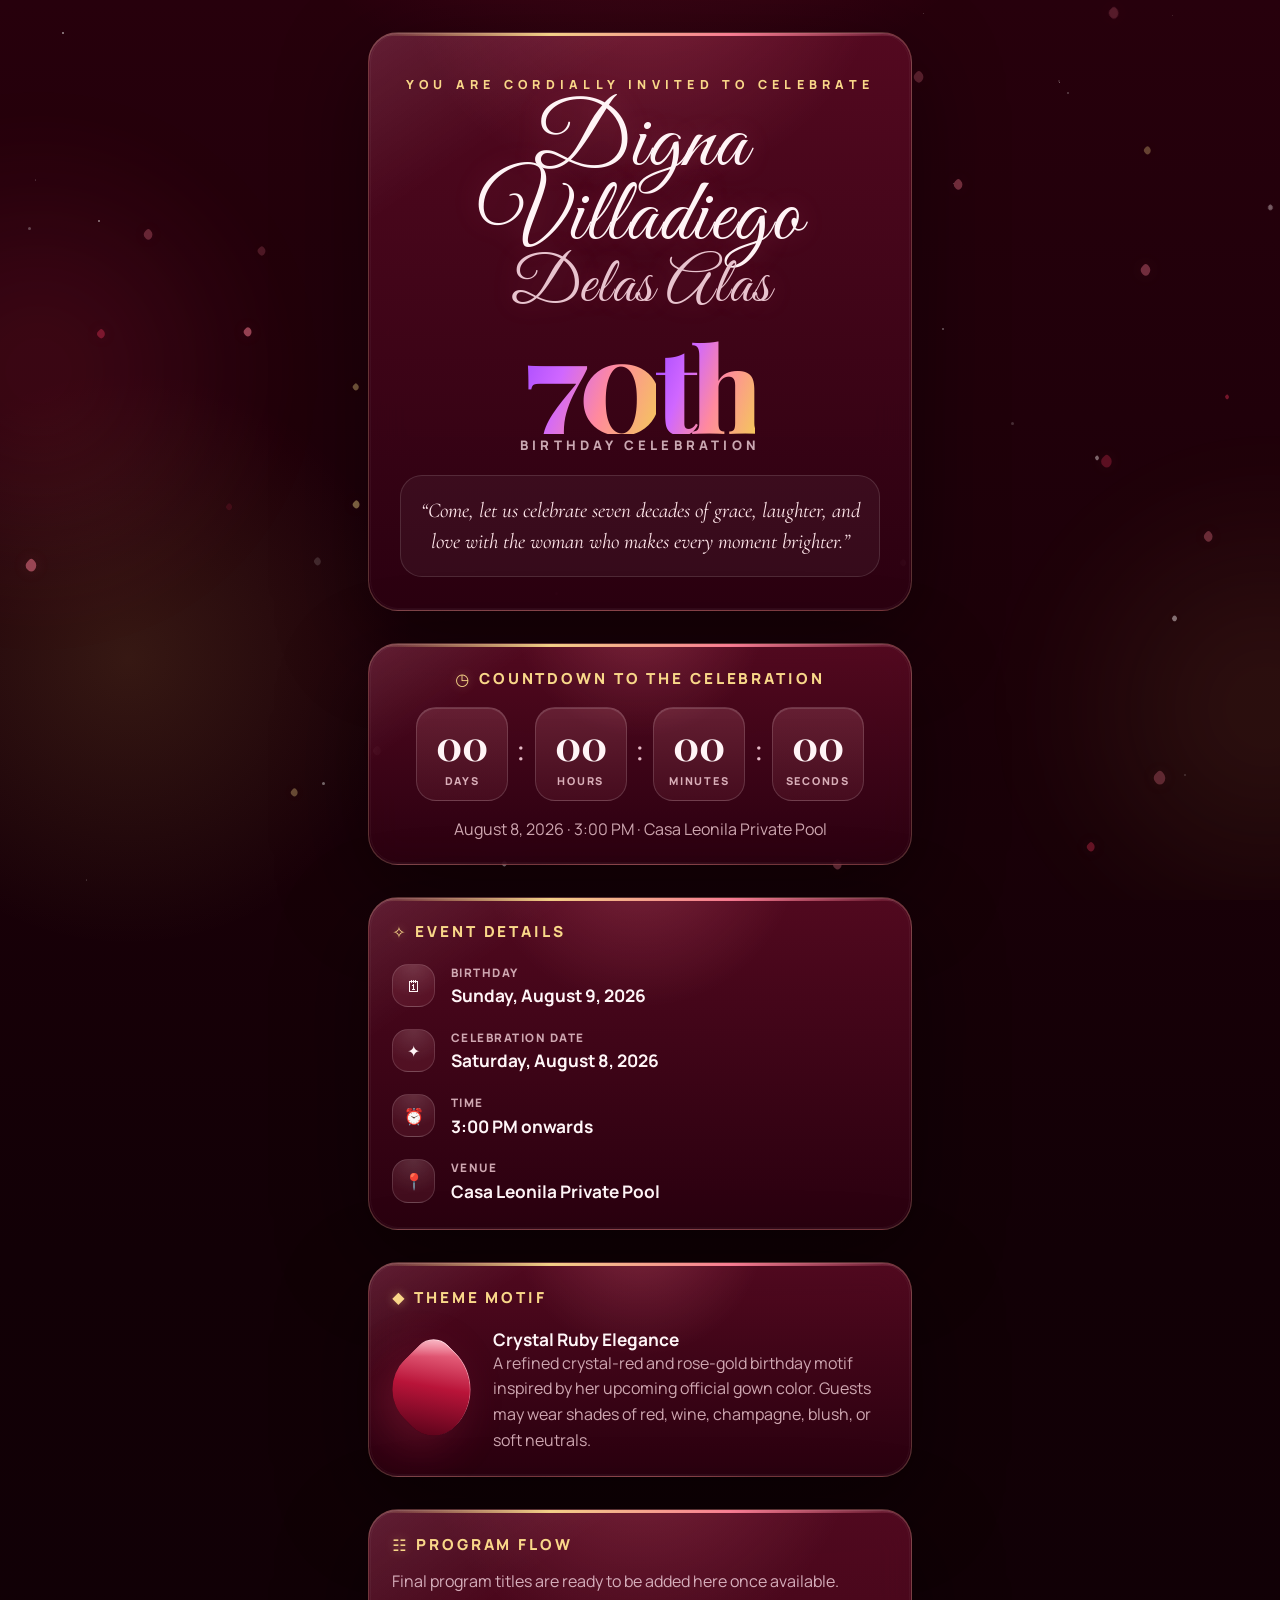
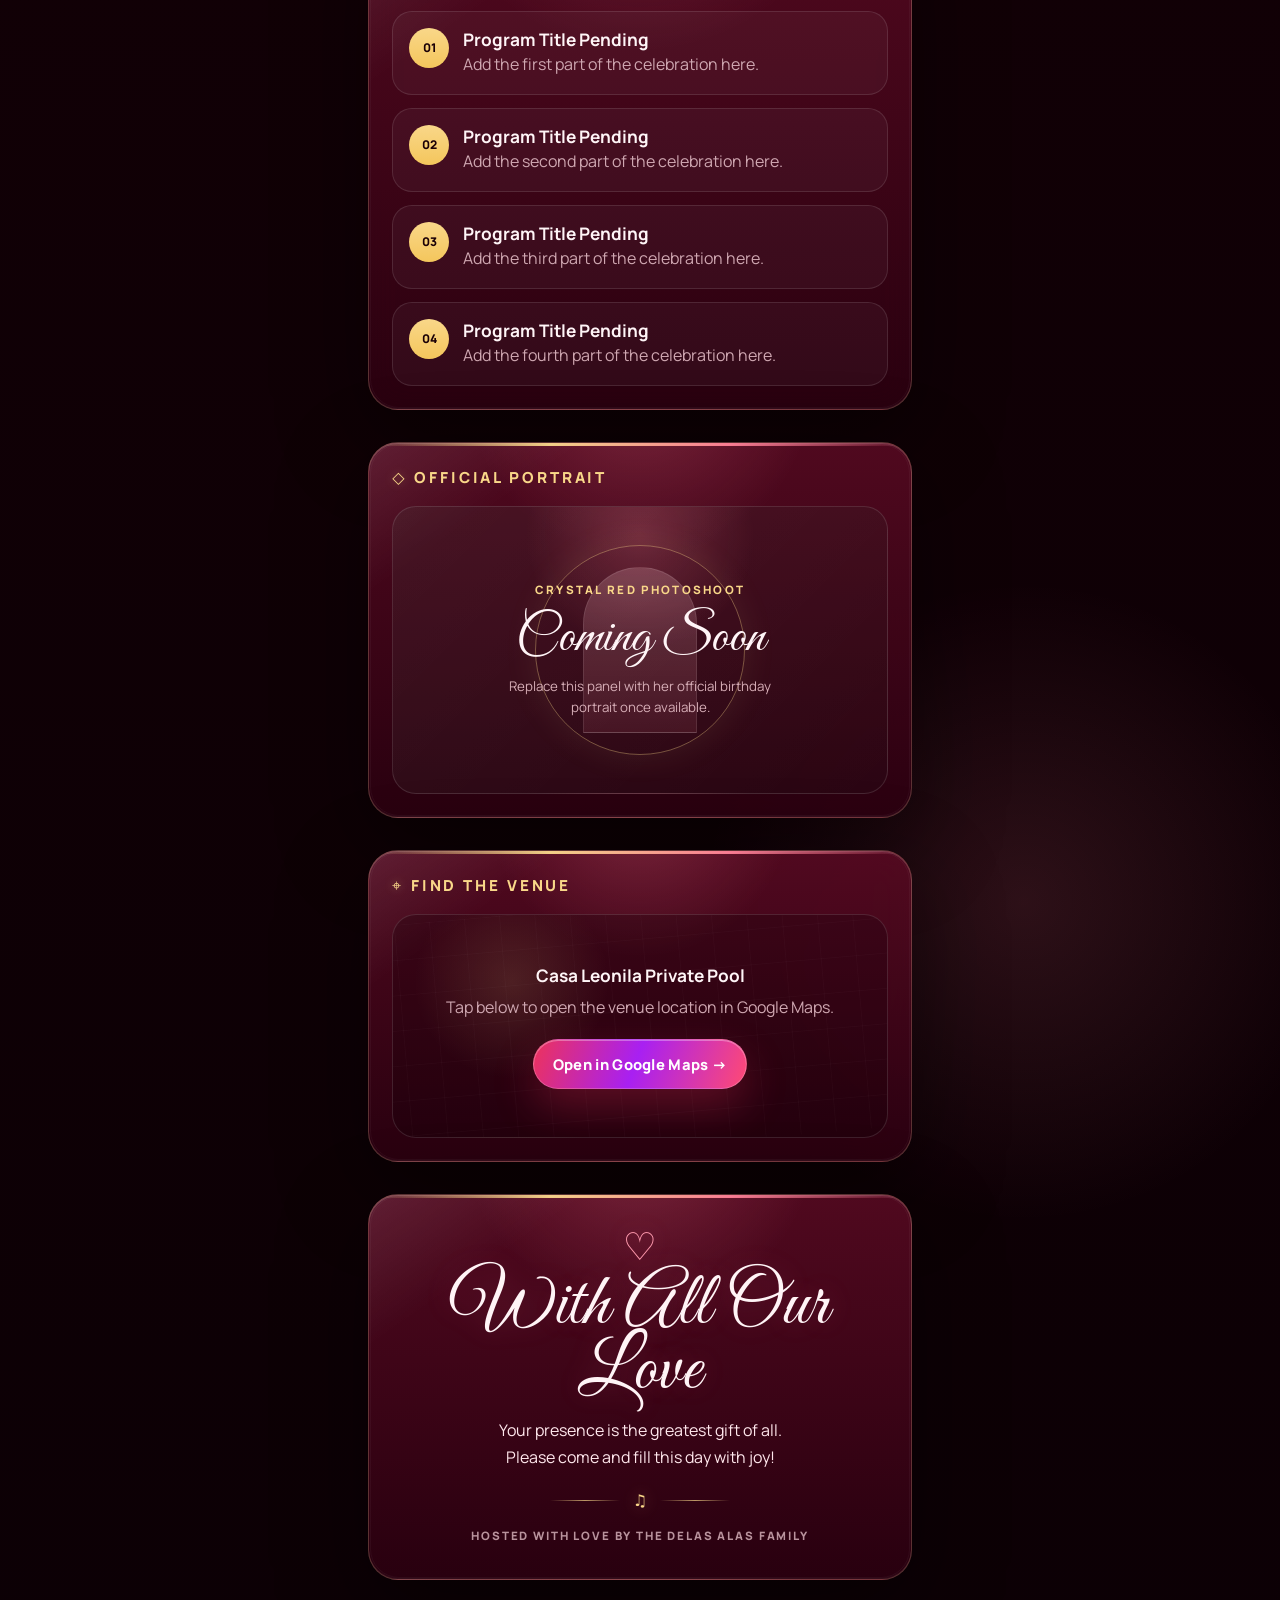
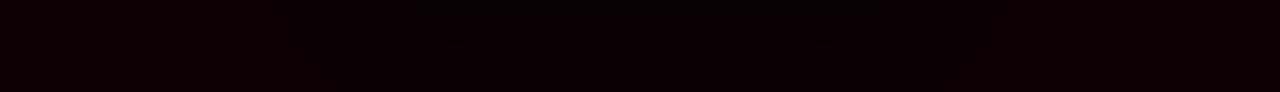
==== invitation.html @ da09deab "Add files via upload" ====
<!DOCTYPE html>
<html lang="en">
<head>
  <meta charset="UTF-8" />
  <meta name="viewport" content="width=device-width, initial-scale=1.0" />
  <title>Official Invitation · Digna's 70th Birthday</title>
  <meta name="description" content="A refined crystal ruby digital birthday invitation for Digna's 70th birthday celebration." />
  <meta name="theme-color" content="#260009" />

  <link rel="preconnect" href="https://fonts.googleapis.com">
  <link rel="preconnect" href="https://fonts.gstatic.com" crossorigin>
  <link href="https://fonts.googleapis.com/css2?family=Great+Vibes&family=Cormorant+Garamond:ital,wght@0,400;0,500;0,600;0,700;1,500;1,600&family=Playfair+Display:wght@600;700;800&family=Manrope:wght@400;500;600;700;800&display=swap" rel="stylesheet">

  <link rel="stylesheet" href="css/styles.css" />
</head>
<body class="official-page">
  <div class="scene" aria-hidden="true">
    <div class="aurora aurora-one"></div>
    <div class="aurora aurora-two"></div>
    <div class="particle-layer" id="particleLayer"></div>
  </div>

  <div class="scroll-progress" aria-hidden="true"></div>

  <div class="official-loader" id="officialLoader" aria-hidden="true">
    <div class="official-loader-card">
      <div class="official-loader-seal">70</div>
      <p>Opening the Official Invitation</p>
    </div>
  </div>

  <main class="invitation-shell">
    <div class="invitation-content is-open" id="invitationContent">
      <section class="invited-card invitation-panel reveal tilt-card" data-tilt>
        <p class="eyebrow">You are cordially invited to celebrate</p>
        <h2 class="celebrant-name">
          Digna Villadiego
          <span>Delas Alas</span>
        </h2>

        <div class="hero-number">
          <span>70</span><em>th</em>
        </div>

        <p class="birthday-label spaced">Birthday Celebration</p>

        <div class="quote-panel">
          “Come, let us celebrate seven decades of grace, laughter, and love
          with the woman who makes every moment brighter.”
        </div>
      </section>

      <section class="countdown-card invitation-panel reveal tilt-card" data-tilt>
        <div class="panel-heading center">
          <span>◷</span>
          <h3>Countdown to the Celebration</h3>
        </div>

        <div class="countdown-grid" id="countdown">
          <div class="time-box">
            <strong id="days">00</strong>
            <small>Days</small>
          </div>
          <i>:</i>
          <div class="time-box">
            <strong id="hours">00</strong>
            <small>Hours</small>
          </div>
          <i>:</i>
          <div class="time-box">
            <strong id="minutes">00</strong>
            <small>Minutes</small>
          </div>
          <i>:</i>
          <div class="time-box">
            <strong id="seconds">00</strong>
            <small>Seconds</small>
          </div>
        </div>

        <p class="subtle">August 8, 2026 · 3:00 PM · Casa Leonila Private Pool</p>
      </section>

      <section class="details-card invitation-panel reveal tilt-card" data-tilt>
        <div class="panel-heading">
          <span>✧</span>
          <h3>Event Details</h3>
        </div>

        <div class="details-list">
          <article>
            <div class="detail-icon">🗓</div>
            <div>
              <p>Birthday</p>
              <h4>Sunday, August 9, 2026</h4>
            </div>
          </article>

          <article>
            <div class="detail-icon">✦</div>
            <div>
              <p>Celebration Date</p>
              <h4>Saturday, August 8, 2026</h4>
            </div>
          </article>

          <article>
            <div class="detail-icon">⏰</div>
            <div>
              <p>Time</p>
              <h4>3:00 PM onwards</h4>
            </div>
          </article>

          <article>
            <div class="detail-icon">📍</div>
            <div>
              <p>Venue</p>
              <h4>Casa Leonila Private Pool</h4>
            </div>
          </article>
        </div>
      </section>

      <section class="motif-card invitation-panel reveal tilt-card" data-tilt>
        <div class="panel-heading">
          <span>◆</span>
          <h3>Theme Motif</h3>
        </div>

        <div class="motif-layout">
          <div class="crystal-orb" aria-hidden="true"></div>
          <div>
            <h4>Crystal Ruby Elegance</h4>
            <p>
              A refined crystal-red and rose-gold birthday motif inspired by her upcoming official gown color.
              Guests may wear shades of red, wine, champagne, blush, or soft neutrals.
            </p>
          </div>
        </div>
      </section>

      <section class="program-card invitation-panel reveal tilt-card" data-tilt>
        <div class="panel-heading">
          <span>☷</span>
          <h3>Program Flow</h3>
        </div>

        <p class="program-note">
          Final program titles are ready to be added here once available.
        </p>

        <div class="program-list" id="programList">
          <article>
            <span>01</span>
            <div>
              <h4>Program Title Pending</h4>
              <p>Add the first part of the celebration here.</p>
            </div>
          </article>
          <article>
            <span>02</span>
            <div>
              <h4>Program Title Pending</h4>
              <p>Add the second part of the celebration here.</p>
            </div>
          </article>
          <article>
            <span>03</span>
            <div>
              <h4>Program Title Pending</h4>
              <p>Add the third part of the celebration here.</p>
            </div>
          </article>
          <article>
            <span>04</span>
            <div>
              <h4>Program Title Pending</h4>
              <p>Add the fourth part of the celebration here.</p>
            </div>
          </article>
        </div>
      </section>

      <section class="media-card invitation-panel reveal tilt-card" data-tilt>
        <div class="panel-heading">
          <span>◇</span>
          <h3>Official Portrait</h3>
        </div>

        <div class="portrait-placeholder">
          <div class="portrait-shine"></div>
          <p>Crystal Red Photoshoot</p>
          <h4>Coming Soon</h4>
          <small>Replace this panel with her official birthday portrait once available.</small>
        </div>
      </section>

      <section class="venue-card invitation-panel reveal tilt-card" data-tilt>
        <div class="panel-heading">
          <span>⌖</span>
          <h3>Find the Venue</h3>
        </div>

        <div class="map-panel">
          <div class="map-grid" aria-hidden="true"></div>
          <h4>Casa Leonila Private Pool</h4>
          <p>Tap below to open the venue location in Google Maps.</p>
          <a class="map-button magnetic" href="https://www.google.com/maps/search/?api=1&query=Casa+Leonila+Private+Pool" target="_blank" rel="noreferrer">
            Open in Google Maps →
          </a>
        </div>
      </section>

      <section class="closing-card invitation-panel reveal tilt-card" data-tilt>
        <div class="heart">♡</div>
        <h3 class="closing-title">With All Our Love</h3>
        <p>
          Your presence is the greatest gift of all.<br>
          Please come and fill this day with joy!
        </p>

        <div class="music-line">
          <span></span>
          <i>♫</i>
          <span></span>
        </div>

        <small>Hosted with love by the Delas Alas family</small>
      </section>
    </div>
  </main>

  <script src="js/invitation.js"></script>
</body>
</html>
---- css/styles.css ----
:root{
  --bg-deep:#120006;
  --bg-ruby:#27000c;
  --bg-ruby-2:#3e0717;
  --card:#410719;
  --card-soft:#5b0c23;
  --rose:#ff7e95;
  --ruby:#b91439;
  --ruby-bright:#ed335b;
  --wine:#25000d;
  --champagne:#f9d789;
  --gold:#f4c65c;
  --text:#fff4f6;
  --muted:#dcb3bc;
  --soft:#fff0f3;
  --line:rgba(255,219,168,.22);
  --glass:rgba(83,10,32,.68);
  --shadow:0 28px 90px rgba(0,0,0,.42);
  --radius:30px;
  --panel-width:min(100%, 34rem);
  --ease:cubic-bezier(.2,.8,.2,1);
}

*{box-sizing:border-box}

html{
  min-height:100%;
  scroll-behavior:smooth;
}

body{
  margin:0;
  min-height:100vh;
  font-family:"Manrope",system-ui,-apple-system,Segoe UI,Roboto,sans-serif;
  color:var(--text);
  background:
    radial-gradient(circle at 50% -10%, rgba(238,51,91,.28), transparent 28rem),
    radial-gradient(circle at 10% 20%, rgba(244,198,92,.12), transparent 18rem),
    radial-gradient(circle at 80% 76%, rgba(255,126,149,.13), transparent 20rem),
    linear-gradient(180deg, var(--bg-ruby) 0%, var(--bg-deep) 38%, #0c0005 100%);
  overflow-x:hidden;
}

body.is-open .cover-screen{
  min-height:94svh;
}

button,
a{
  -webkit-tap-highlight-color:transparent;
}

.scroll-progress{
  position:fixed;
  z-index:50;
  left:0;
  top:0;
  width:calc(var(--scroll, 0) * 100%);
  height:3px;
  background:linear-gradient(90deg, var(--champagne), var(--rose), var(--ruby-bright));
  box-shadow:0 0 20px rgba(255,126,149,.6);
  pointer-events:none;
}

.scene{
  position:fixed;
  inset:0;
  overflow:hidden;
  pointer-events:none;
  z-index:0;
  perspective:1000px;
}

.aurora{
  position:absolute;
  width:42vmax;
  height:42vmax;
  border-radius:999px;
  filter:blur(52px);
  opacity:.38;
  transform:translate3d(0,0,0);
}

.aurora-one{
  left:-18vmax;
  top:8vmax;
  background:radial-gradient(circle, rgba(255,57,98,.42), transparent 64%);
  animation:auroraFloat 16s var(--ease) infinite alternate;
}

.aurora-two{
  right:-20vmax;
  bottom:-6vmax;
  background:radial-gradient(circle, rgba(244,198,92,.26), transparent 66%);
  animation:auroraFloat 20s var(--ease) infinite alternate-reverse;
}

@keyframes auroraFloat{
  from{transform:translate3d(-1.5rem,-.5rem,0) scale(1)}
  to{transform:translate3d(1.5rem,1rem,0) scale(1.08)}
}

.particle-layer{
  position:absolute;
  inset:0;
  transform:translate3d(0, calc(var(--parallax, 0px) * -1), 0);
}

.particle{
  position:absolute;
  left:var(--x);
  top:var(--y);
  width:var(--s);
  height:var(--s);
  opacity:var(--o);
  transform:rotate(45deg);
  border-radius:30% 70% 45% 55%;
  background:var(--c);
  box-shadow:0 0 18px rgba(255,126,149,.22);
  animation:crystalDrift var(--d) ease-in-out infinite alternate;
}

.particle.star{
  border-radius:999px;
  transform:none;
  background:rgba(255,255,255,.78);
  box-shadow:none;
}

@keyframes crystalDrift{
  from{translate:0 0; rotate:45deg}
  to{translate:0 -18px; rotate:70deg}
}

.invitation-shell{
  position:relative;
  z-index:1;
  width:min(100%, 46rem);
  margin:0 auto;
  padding:0 1rem 5rem;
}

.cover-screen{
  min-height:100svh;
  display:grid;
  place-items:center;
  align-content:center;
  gap:1rem;
  padding:2rem 0 3rem;
}

.invitation-panel{
  width:var(--panel-width);
  margin-inline:auto;
  position:relative;
  overflow:hidden;
  border-radius:var(--radius);
  border:1px solid var(--line);
  background:
    linear-gradient(145deg, rgba(255,255,255,.09), transparent 20%),
    radial-gradient(circle at 50% -15%, rgba(255,126,149,.24), transparent 34%),
    linear-gradient(180deg, rgba(90,10,35,.88), rgba(45,0,17,.88));
  box-shadow:
    inset 0 1px 0 rgba(255,255,255,.16),
    inset 0 -1px 0 rgba(255,255,255,.05),
    var(--shadow);
  backdrop-filter:blur(18px);
  transform-style:preserve-3d;
}

.invitation-panel::before{
  content:"";
  position:absolute;
  inset:0 0 auto;
  height:3px;
  background:linear-gradient(90deg, transparent, var(--champagne), var(--rose), transparent);
  opacity:.95;
}

.invitation-panel::after{
  content:"";
  position:absolute;
  inset:1px;
  border-radius:calc(var(--radius) - 1px);
  border:1px solid rgba(255,255,255,.04);
  pointer-events:none;
}

.tilt-card{
  transform:
    perspective(900px)
    rotateX(var(--rx, 0deg))
    rotateY(var(--ry, 0deg))
    translateZ(0);
  transition:transform 280ms var(--ease), box-shadow 280ms var(--ease);
}

.inner-glow{
  position:absolute;
  inset:-35% -25% auto;
  height:55%;
  background:radial-gradient(ellipse at center, rgba(255,255,255,.16), transparent 62%);
  pointer-events:none;
}

.cover-card{
  text-align:center;
  padding:2.8rem 1.8rem 2.45rem;
}

.cover-ornament,
.music-line{
  display:flex;
  align-items:center;
  justify-content:center;
  gap:.8rem;
  margin-bottom:1.05rem;
  color:var(--champagne);
}

.cover-ornament span,
.music-line span{
  width:4.4rem;
  height:1px;
  background:linear-gradient(90deg, transparent, rgba(249,215,137,.7), transparent);
}

.cover-ornament i,
.music-line i{
  font-style:normal;
  color:var(--champagne);
  filter:drop-shadow(0 0 8px rgba(249,215,137,.45));
}

.crown{
  font-size:1.8rem;
  color:var(--champagne);
  margin-bottom:.6rem;
  text-shadow:0 0 18px rgba(249,215,137,.45);
}

.eyebrow{
  margin:0 0 1rem;
  font-size:.78rem;
  font-weight:800;
  letter-spacing:.42em;
  text-transform:uppercase;
  color:var(--champagne);
}

.script-name,
.celebrant-name,
.closing-title{
  font-family:"Great Vibes","Brush Script MT",cursive;
  font-weight:400;
  letter-spacing:.01em;
  text-shadow:0 0 28px rgba(255,126,149,.20);
}

.script-name{
  margin:0;
  font-size:clamp(4.05rem, 13vw, 6.8rem);
  line-height:.78;
}

.milestone{
  margin:1.1rem auto .28rem;
  display:flex;
  align-items:flex-end;
  justify-content:center;
  line-height:.82;
}

.milestone .number,
.milestone .suffix{
  font-family:"Playfair Display", Georgia, serif;
  font-weight:800;
  letter-spacing:-.065em;
  background:linear-gradient(110deg,#e64bff 0%,#a449ff 28%,#ff8a9d 55%,#f7d36d 100%);
  -webkit-background-clip:text;
  background-clip:text;
  color:transparent;
  filter:drop-shadow(0 8px 18px rgba(174,37,255,.18));
}

.milestone .number{
  font-size:clamp(5.6rem, 20vw, 9rem);
}

.milestone .suffix{
  font-size:clamp(5.2rem, 18vw, 8.4rem);
}

.birthday-label{
  margin:.25rem 0 1.1rem;
  font-size:.82rem;
  font-weight:800;
  letter-spacing:.32em;
  text-transform:uppercase;
  color:#ead0d7;
}

.birthday-label.spaced{
  margin-top:-.15rem;
  color:#caa8b2;
}

.tiny-sparkle{
  color:var(--champagne);
  margin:.9rem 0;
  text-shadow:0 0 12px rgba(249,215,137,.5);
}

.cover-copy{
  margin:0 auto .9rem;
  max-width:23rem;
  color:#ffe7ed;
  line-height:1.75;
  font-weight:500;
}

.cover-date{
  margin:0;
  color:#ffeaf0;
  font-weight:800;
}

.open-invitation,
.map-button{
  position:relative;
  isolation:isolate;
  display:inline-flex;
  align-items:center;
  justify-content:center;
  gap:.55rem;
  min-width:15rem;
  border:1px solid rgba(255,255,255,.2);
  border-radius:999px;
  padding:1.05rem 1.5rem;
  color:#fff;
  text-decoration:none;
  text-transform:uppercase;
  letter-spacing:.075em;
  font-size:.92rem;
  font-weight:900;
  background:
    linear-gradient(110deg, var(--ruby-bright), #a820f2 48%, #ff4a73);
  box-shadow:
    0 18px 42px rgba(237,51,91,.27),
    inset 0 1px 0 rgba(255,255,255,.32);
  cursor:pointer;
  overflow:hidden;
  transition:transform 220ms var(--ease), box-shadow 220ms var(--ease);
}

.open-invitation::before,
.map-button::before{
  content:"";
  position:absolute;
  inset:-2px;
  z-index:-1;
  background:linear-gradient(90deg, transparent, rgba(255,255,255,.6), transparent);
  transform:translateX(-105%) skewX(-18deg);
  animation:buttonShimmer 3.5s ease-in-out infinite;
}

@keyframes buttonShimmer{
  0%, 38%{transform:translateX(-115%) skewX(-18deg)}
  58%, 100%{transform:translateX(115%) skewX(-18deg)}
}

.open-invitation:hover,
.map-button:hover{
  transform:translateY(-2px);
  box-shadow:
    0 24px 52px rgba(237,51,91,.36),
    inset 0 1px 0 rgba(255,255,255,.36);
}

.tap-note{
  margin:0;
  color:#b9959e;
  font-size:.92rem;
}

.invitation-content{
  opacity:0;
  pointer-events:none;
  transform:translateY(28px);
  transition:opacity .65s var(--ease), transform .65s var(--ease);
}

.invitation-content.is-open{
  opacity:1;
  pointer-events:auto;
  transform:translateY(0);
}

.invitation-content .invitation-panel{
  margin-bottom:2rem;
}

.reveal{
  opacity:0;
  transform:translateY(28px) scale(.985);
  transition:
    opacity .7s var(--ease),
    transform .7s var(--ease);
}

.reveal.visible{
  opacity:1;
  transform:translateY(0) scale(1);
}

.invited-card{
  text-align:center;
  padding:2.7rem 1.6rem 2.1rem;
}

.celebrant-name{
  margin:0;
  font-size:clamp(3.2rem, 10vw, 5.6rem);
  line-height:.82;
}

.celebrant-name span{
  display:block;
  margin-top:.22rem;
  font-size:clamp(2.45rem, 8vw, 4.05rem);
  color:#e8c3ce;
}

.hero-number{
  display:flex;
  align-items:flex-end;
  justify-content:center;
  line-height:.82;
  margin:.85rem auto .25rem;
}

.hero-number span,
.hero-number em{
  font-family:"Playfair Display", Georgia, serif;
  font-weight:800;
  font-style:normal;
  letter-spacing:-.07em;
  background:linear-gradient(110deg,#a449ff 0%,#d067ff 32%,#ff8a9d 62%,#f4c65c 100%);
  -webkit-background-clip:text;
  background-clip:text;
  color:transparent;
}

.hero-number span{
  font-size:clamp(5.2rem, 18vw, 8.2rem);
}

.hero-number em{
  font-size:clamp(4.6rem, 16vw, 7.4rem);
}

.quote-panel{
  margin:1.35rem auto 0;
  max-width:30rem;
  padding:1.2rem 1.05rem;
  border-radius:22px;
  color:#ffe6eb;
  background:rgba(255,255,255,.045);
  border:1px solid rgba(255,255,255,.12);
  font-family:"Cormorant Garamond", Georgia, serif;
  font-style:italic;
  font-size:1.32rem;
  line-height:1.45;
}

.countdown-card,
.details-card,
.motif-card,
.program-card,
.media-card,
.venue-card,
.closing-card{
  padding:1.45rem;
}

.panel-heading{
  display:flex;
  align-items:center;
  gap:.6rem;
  margin-bottom:1.1rem;
}

.panel-heading.center{
  justify-content:center;
}

.panel-heading span{
  color:var(--champagne);
  text-shadow:0 0 10px rgba(249,215,137,.42);
}

.panel-heading h3{
  margin:0;
  color:var(--champagne);
  text-transform:uppercase;
  letter-spacing:.19em;
  font-size:.95rem;
  font-weight:900;
}

.countdown-grid{
  display:grid;
  grid-template-columns:repeat(7, auto);
  justify-content:center;
  align-items:center;
  gap:.58rem;
  margin:1rem 0 1rem;
}

.countdown-grid i{
  font-family:"Cormorant Garamond", Georgia, serif;
  color:#e6bcc8;
  font-style:normal;
  font-size:2.4rem;
  transform:translateY(-.35rem);
}

.time-box{
  min-width:5.75rem;
  padding:1rem .75rem .75rem;
  text-align:center;
  border-radius:20px;
  border:1px solid rgba(255,255,255,.15);
  background:
    linear-gradient(180deg, rgba(255,126,149,.13), rgba(105,7,36,.18)),
    rgba(255,255,255,.045);
  box-shadow:inset 0 1px 0 rgba(255,255,255,.13);
}

.time-box strong{
  display:block;
  font-family:"Playfair Display", Georgia, serif;
  font-size:2.55rem;
  line-height:1;
}

.time-box small{
  display:block;
  margin-top:.48rem;
  color:#d9aeb8;
  text-transform:uppercase;
  letter-spacing:.16em;
  font-size:.68rem;
  font-weight:800;
}

.subtle{
  margin:0;
  color:#cfa7b1;
  text-align:center;
  line-height:1.5;
}

.details-list{
  display:grid;
  gap:.95rem;
}

.details-list article{
  display:grid;
  grid-template-columns:auto 1fr;
  gap:.95rem;
  align-items:center;
  padding:.2rem 0;
}

.detail-icon{
  width:2.7rem;
  height:2.7rem;
  display:grid;
  place-items:center;
  border-radius:16px;
  border:1px solid rgba(255,255,255,.14);
  background:
    radial-gradient(circle at top, rgba(255,255,255,.12), transparent 70%),
    rgba(255,126,149,.1);
}

.details-list p,
.program-list p,
.motif-layout p,
.map-panel p{
  margin:0;
  color:#cfa7b1;
  line-height:1.6;
}

.details-list p{
  text-transform:uppercase;
  letter-spacing:.13em;
  font-size:.73rem;
  font-weight:900;
}

.details-list h4,
.motif-layout h4,
.program-list h4,
.map-panel h4,
.portrait-placeholder h4{
  margin:.12rem 0 0;
  color:#fff5f7;
  font-size:1.08rem;
}

.motif-layout{
  display:grid;
  grid-template-columns:5.2rem 1fr;
  gap:1.1rem;
  align-items:center;
}

.crystal-orb{
  width:5.2rem;
  aspect-ratio:1;
  border-radius:28% 72% 42% 58%;
  transform:rotate(45deg);
  background:
    linear-gradient(135deg, rgba(255,255,255,.7), transparent 22%),
    linear-gradient(145deg, #ff8aa0, #b91439 48%, #4a0015);
  box-shadow:
    0 18px 45px rgba(237,51,91,.25),
    inset 0 1px 0 rgba(255,255,255,.5);
  animation:crystalPulse 3.5s var(--ease) infinite alternate;
}

@keyframes crystalPulse{
  from{filter:saturate(1); transform:rotate(45deg) translateY(0)}
  to{filter:saturate(1.18); transform:rotate(50deg) translateY(-5px)}
}

.program-note{
  margin:-.25rem 0 1rem;
  color:#d6aebb;
  line-height:1.6;
}

.program-list{
  position:relative;
  display:grid;
  gap:.8rem;
}

.program-list article{
  display:grid;
  grid-template-columns:2.5rem 1fr;
  gap:.85rem;
  padding:1rem;
  border:1px solid rgba(255,255,255,.11);
  border-radius:20px;
  background:rgba(255,255,255,.04);
}

.program-list article span{
  width:2.5rem;
  height:2.5rem;
  display:grid;
  place-items:center;
  border-radius:999px;
  color:#1b0007;
  background:linear-gradient(180deg, var(--champagne), var(--gold));
  font-weight:900;
  font-size:.75rem;
}

.program-list h4{
  margin:0 0 .1rem;
}

.portrait-placeholder{
  min-height:18rem;
  display:grid;
  place-items:center;
  align-content:center;
  text-align:center;
  padding:2rem 1.4rem;
  border-radius:24px;
  position:relative;
  overflow:hidden;
  border:1px solid rgba(255,255,255,.12);
  background:
    radial-gradient(circle at 50% 10%, rgba(255,126,149,.22), transparent 32%),
    linear-gradient(135deg, rgba(255,255,255,.06), rgba(255,255,255,.02)),
    rgba(20,0,8,.22);
}

.portrait-placeholder::before{
  content:"";
  position:absolute;
  width:13rem;
  aspect-ratio:1;
  border-radius:999px;
  border:1px solid rgba(249,215,137,.36);
  box-shadow:0 0 34px rgba(249,215,137,.09);
}

.portrait-placeholder::after{
  content:"";
  position:absolute;
  width:7rem;
  height:10.2rem;
  border-radius:999px 999px 18px 18px;
  background:
    linear-gradient(180deg, rgba(255,255,255,.12), transparent),
    rgba(255,126,149,.1);
  border:1px solid rgba(255,255,255,.1);
}

.portrait-placeholder > *{
  position:relative;
  z-index:1;
}

.portrait-placeholder p{
  margin:0;
  color:var(--champagne);
  text-transform:uppercase;
  letter-spacing:.2em;
  font-size:.72rem;
  font-weight:900;
}

.portrait-placeholder h4{
  margin:.45rem 0 .25rem;
  font-family:"Great Vibes","Brush Script MT",cursive;
  font-size:3.4rem;
  font-weight:400;
}

.portrait-placeholder small{
  max-width:19rem;
  color:#d6adb6;
  line-height:1.55;
}

.portrait-shine{
  position:absolute;
  inset:-20%;
  background:linear-gradient(110deg, transparent 30%, rgba(255,255,255,.12) 45%, transparent 60%);
  transform:translateX(-60%) rotate(8deg);
  animation:portraitShine 6s ease-in-out infinite;
}

@keyframes portraitShine{
  0%,35%{transform:translateX(-70%) rotate(8deg)}
  62%,100%{transform:translateX(70%) rotate(8deg)}
}

.map-panel{
  position:relative;
  overflow:hidden;
  min-height:14rem;
  display:grid;
  place-items:center;
  align-content:center;
  gap:.5rem;
  text-align:center;
  border-radius:24px;
  padding:1.55rem;
  border:1px solid rgba(255,255,255,.12);
  background:
    radial-gradient(circle at 24% 30%, rgba(249,215,137,.13), transparent 24%),
    rgba(10,0,5,.22);
}

.map-grid{
  position:absolute;
  inset:0;
  opacity:.2;
  background-image:
    linear-gradient(rgba(255,255,255,.12) 1px, transparent 1px),
    linear-gradient(90deg, rgba(255,255,255,.12) 1px, transparent 1px);
  background-size:32px 32px;
  transform:rotate(-5deg) scale(1.1);
}

.map-panel > *:not(.map-grid){
  position:relative;
  z-index:1;
}

.map-button{
  margin-top:.6rem;
  min-width:13rem;
  padding:.9rem 1.2rem;
  text-transform:none;
  letter-spacing:.02em;
}

.closing-card{
  text-align:center;
  padding:2rem 1.4rem 2.25rem;
}

.heart{
  font-size:2.4rem;
  line-height:1;
  color:#ff9aae;
  margin-bottom:.55rem;
  text-shadow:0 0 22px rgba(255,126,149,.36);
}

.closing-title{
  margin:0 0 .85rem;
  font-size:clamp(3rem, 10vw, 4.7rem);
  line-height:.86;
}

.closing-card p{
  margin:0 auto 1.1rem;
  max-width:25rem;
  color:#ffe7ec;
  line-height:1.7;
}

.closing-card small{
  display:block;
  color:#b9939d;
  text-transform:uppercase;
  letter-spacing:.16em;
  font-weight:900;
  font-size:.72rem;
}

@media (max-width: 760px){
  :root{
    --radius:26px;
  }

  .invitation-shell{
    width:100%;
    padding-inline:.95rem;
    padding-bottom:4rem;
  }

  .cover-screen{
    padding:1.5rem 0 2.4rem;
  }

  .cover-card{
    padding:2.35rem 1.15rem 2rem;
  }

  .cover-ornament span,
  .music-line span{
    width:3.4rem;
  }

  .eyebrow{
    font-size:.72rem;
    letter-spacing:.29em;
  }

  .cover-copy{
    font-size:.95rem;
  }

  .open-invitation{
    width:min(100%, 15.5rem);
    min-width:0;
  }

  .invitation-content .invitation-panel{
    margin-bottom:1.35rem;
  }

  .invited-card,
  .countdown-card,
  .details-card,
  .motif-card,
  .program-card,
  .media-card,
  .venue-card,
  .closing-card{
    padding:1.18rem;
  }

  .quote-panel{
    font-size:1.18rem;
  }

  .countdown-grid{
    grid-template-columns:repeat(4, minmax(0,1fr));
    gap:.62rem;
  }

  .countdown-grid i{
    display:none;
  }

  .time-box{
    min-width:0;
    padding:.9rem .35rem .7rem;
    border-radius:18px;
  }

  .time-box strong{
    font-size:2.05rem;
  }

  .time-box small{
    font-size:.6rem;
    letter-spacing:.12em;
  }

  .motif-layout{
    grid-template-columns:1fr;
    text-align:center;
  }

  .crystal-orb{
    margin:0 auto;
  }

  .program-list article{
    grid-template-columns:2.35rem 1fr;
    padding:.9rem;
  }

  .portrait-placeholder{
    min-height:15rem;
  }

  .portrait-placeholder h4{
    font-size:2.9rem;
  }
}

@media (max-width: 380px){
  .cover-card{
    padding-inline:.95rem;
  }

  .panel-heading h3{
    font-size:.8rem;
    letter-spacing:.15em;
  }

  .time-box strong{
    font-size:1.8rem;
  }

  .details-list h4,
  .motif-layout h4,
  .program-list h4,
  .map-panel h4{
    font-size:1rem;
  }
}

@media (min-width: 920px){
  .invitation-shell{
    padding-top:0;
  }

  .cover-card{
    padding-left:2.4rem;
    padding-right:2.4rem;
  }
}

@media (prefers-reduced-motion: reduce){
  html{
    scroll-behavior:auto;
  }

  *,
  *::before,
  *::after{
    animation:none !important;
    transition:none !important;
  }

  .tilt-card{
    transform:none !important;
  }
}


/* === Split-page upgrade: original visual theme preserved === */
.front-page .scroll-progress{
  display:none;
}

.front-page .invitation-shell{
  padding-bottom:0;
}

.front-page .cover-screen{
  padding-bottom:2rem;
}

.open-transition,
.official-loader{
  position:fixed;
  inset:0;
  z-index:100;
  display:grid;
  place-items:center;
  pointer-events:none;
  opacity:0;
  background:
    radial-gradient(circle at 50% 46%, rgba(237,51,91,.24), transparent 22rem),
    radial-gradient(circle at 50% 52%, rgba(249,215,137,.12), transparent 16rem),
    rgba(12,0,5,.72);
  backdrop-filter:blur(16px);
}

.open-transition{
  clip-path:circle(0% at 50% 58%);
  transition:
    opacity 260ms var(--ease),
    clip-path 760ms var(--ease);
}

.open-transition-card,
.official-loader-card{
  width:min(78vw, 18rem);
  min-height:12rem;
  display:grid;
  place-items:center;
  align-content:center;
  gap:.82rem;
  border-radius:2rem;
  border:1px solid var(--line);
  background:
    linear-gradient(145deg, rgba(255,255,255,.12), transparent 20%),
    radial-gradient(circle at 50% -8%, rgba(255,126,149,.2), transparent 36%),
    linear-gradient(180deg, rgba(90,10,35,.94), rgba(30,0,12,.94));
  box-shadow:
    inset 0 1px 0 rgba(255,255,255,.16),
    0 32px 90px rgba(0,0,0,.48);
  transform:translateY(18px) scale(.94) rotateX(7deg);
  transition:transform 760ms var(--ease), opacity 420ms var(--ease);
}

.open-seal,
.official-loader-seal{
  width:5rem;
  height:5rem;
  display:grid;
  place-items:center;
  border-radius:999px;
  font-family:"Playfair Display", Georgia, serif;
  font-size:2.2rem;
  font-weight:800;
  line-height:1;
  color:var(--champagne);
  background:rgba(255,255,255,.055);
  border:1px solid rgba(249,215,137,.32);
  box-shadow:
    inset 0 1px 0 rgba(255,255,255,.14),
    0 0 45px rgba(237,51,91,.24);
}

.open-transition-card p,
.official-loader-card p{
  margin:0;
  color:#ffdce5;
  text-transform:uppercase;
  letter-spacing:.16em;
  font-size:.74rem;
  font-weight:900;
  text-align:center;
}

body.is-opening .open-transition{
  opacity:1;
  pointer-events:auto;
  clip-path:circle(145% at 50% 58%);
}

body.is-opening .open-transition-card{
  transform:translateY(0) scale(1) rotateX(0);
}

body.is-opening .cover-card{
  animation:coverPageOpen 900ms var(--ease) both;
  transform-origin:center bottom;
}

body.is-opening .open-invitation,
body.is-opening .tap-note{
  animation:fadeDownOut 420ms var(--ease) both;
}

@keyframes coverPageOpen{
  0%{
    opacity:1;
    transform:perspective(900px) rotateX(var(--rx, 0deg)) rotateY(var(--ry, 0deg)) translateY(0) scale(1);
    filter:blur(0);
  }
  42%{
    opacity:1;
    transform:perspective(900px) rotateX(0deg) rotateY(0deg) translateY(-8px) scale(1.012);
    filter:blur(0);
  }
  100%{
    opacity:.16;
    transform:perspective(900px) rotateX(18deg) rotateY(0deg) translateY(-34px) scale(.92);
    filter:blur(8px);
  }
}

@keyframes fadeDownOut{
  to{
    opacity:0;
    transform:translateY(18px) scale(.96);
  }
}

.official-loader{
  opacity:1;
  pointer-events:auto;
  transition:
    opacity 680ms var(--ease),
    visibility 680ms var(--ease);
}

.official-loader-card{
  opacity:1;
  transform:translateY(0) scale(1) rotateX(0);
  animation:officialPulse 1.65s ease-in-out infinite alternate;
}

@keyframes officialPulse{
  from{
    filter:brightness(.92);
    transform:translateY(0) scale(.98);
  }
  to{
    filter:brightness(1.14);
    transform:translateY(-4px) scale(1.02);
  }
}

.official-loader.is-hidden{
  opacity:0;
  visibility:hidden;
  pointer-events:none;
}

.official-page .invitation-shell{
  padding-top:2rem;
}

.official-page .invitation-content{
  opacity:1;
  pointer-events:auto;
  transform:none;
}

.official-page .invited-card{
  animation:officialCardEnter 900ms var(--ease) both;
}

@keyframes officialCardEnter{
  from{
    opacity:0;
    transform:translateY(22px) scale(.985);
    filter:blur(8px);
  }
  to{
    opacity:1;
    transform:translateY(0) scale(1);
    filter:blur(0);
  }
}

@media (max-width:680px){
  .official-page .invitation-shell{
    padding-top:1rem;
  }

  .open-transition-card,
  .official-loader-card{
    min-height:11rem;
  }
}

@media (prefers-reduced-motion:reduce){
  .open-transition,
  .official-loader{
    display:none;
  }
}
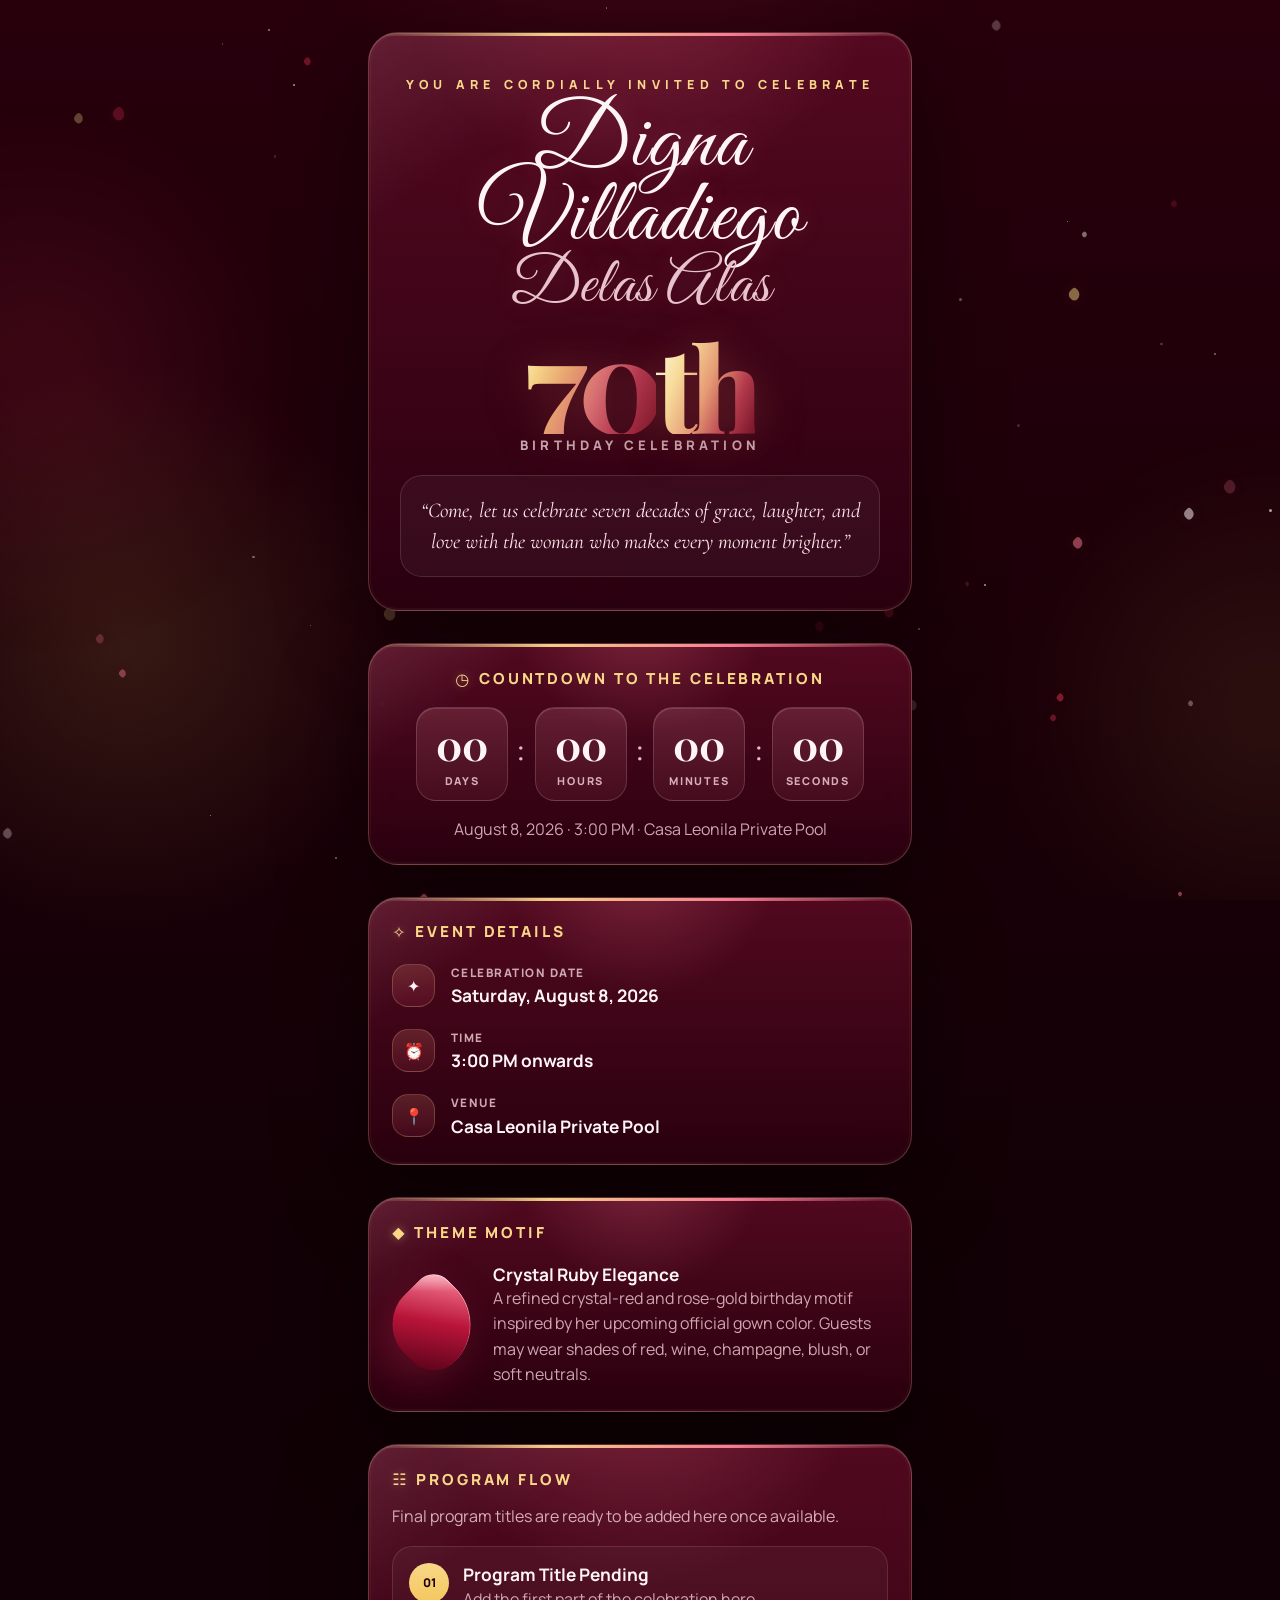
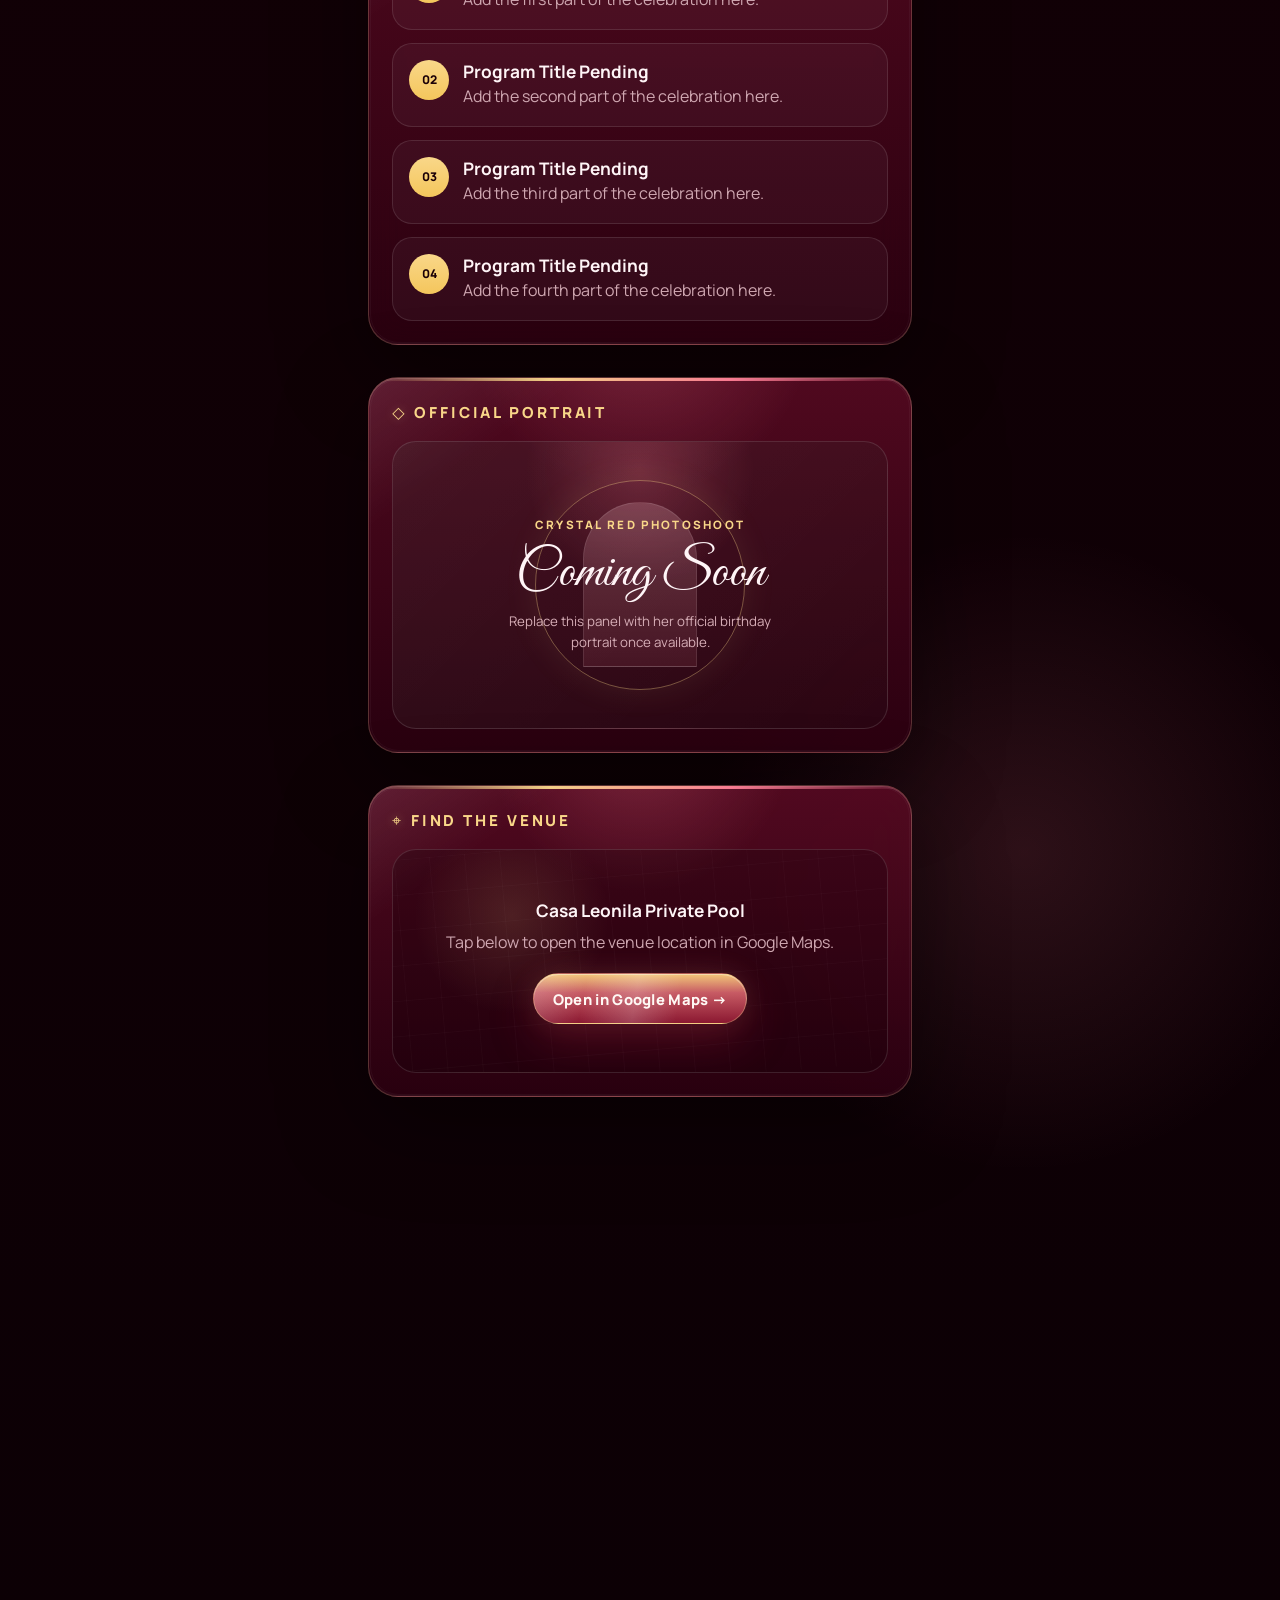
==== commit a732e2f6: "Add files via upload" ====
--- a/invitation.html
+++ b/invitation.html
@@ -88,13 +88,6 @@
         </div>
 
         <div class="details-list">
-          <article>
-            <div class="detail-icon">🗓</div>
-            <div>
-              <p>Birthday</p>
-              <h4>Sunday, August 9, 2026</h4>
-            </div>
-          </article>
 
           <article>
             <div class="detail-icon">✦</div>
--- a/css/styles.css
+++ b/css/styles.css
@@ -1193,3 +1193,101 @@
     display:none;
   }
 }
+
+/* Final theme refinements: crystal-ruby number and invitation buttons */
+.milestone-mark .seventy,
+.large-milestone span{
+  background:linear-gradient(180deg, #fff4ca 0%, #eec66f 24%, #df7a8b 58%, #8d1731 100%);
+  -webkit-background-clip:text;
+  background-clip:text;
+  color:transparent;
+  text-shadow:none;
+  filter:drop-shadow(0 12px 28px rgba(159,23,53,.28));
+}
+
+.milestone-mark .suffix,
+.large-milestone em{
+  background:linear-gradient(180deg, #fff8dc 0%, #f2d18a 40%, #d48876 72%, #8b1d32 100%);
+  -webkit-background-clip:text;
+  background-clip:text;
+  color:transparent;
+  text-shadow:none;
+  filter:drop-shadow(0 12px 28px rgba(246,217,148,.16));
+}
+
+.open-invitation,
+.map-button,
+.official-open{
+  background:
+    linear-gradient(100deg, rgba(255,255,255,.18), transparent 24%, rgba(255,255,255,.18) 48%, transparent 68%),
+    linear-gradient(180deg, #f3c879 0%, #c75b64 38%, #8b1831 100%);
+  border-color:rgba(246,217,148,.34);
+  color:#fff9f5;
+  box-shadow:
+    0 18px 44px rgba(141,23,49,.36),
+    0 0 28px rgba(246,217,148,.12),
+    inset 0 1px 0 rgba(255,255,255,.38);
+}
+
+.open-invitation:hover,
+.map-button:hover,
+.official-open:hover{
+  box-shadow:
+    0 22px 54px rgba(141,23,49,.44),
+    0 0 34px rgba(246,217,148,.16),
+    inset 0 1px 0 rgba(255,255,255,.42);
+}
+
+.detail-icon{
+  background:
+    linear-gradient(180deg, rgba(246,217,148,.12), rgba(255,255,255,.025)),
+    rgba(159,23,53,.16);
+  border-color:rgba(246,217,148,.22);
+}
+
+/* 70th text final color pass — removes purple and matches the ruby/champagne invitation theme */
+.milestone .number,
+.milestone .suffix,
+.hero-number span,
+.hero-number em,
+.milestone-mark .seventy,
+.milestone-mark .suffix,
+.large-milestone span,
+.large-milestone em{
+  background:
+    linear-gradient(
+      112deg,
+      #fff7d7 0%,
+      #f5d184 18%,
+      #e7a06f 36%,
+      #d76f72 56%,
+      #b4384f 76%,
+      #7d1429 100%
+    ) !important;
+  -webkit-background-clip:text !important;
+  background-clip:text !important;
+  color:transparent !important;
+  text-shadow:none !important;
+  filter:
+    drop-shadow(0 10px 24px rgba(125,20,41,.32))
+    drop-shadow(0 0 18px rgba(245,209,132,.12)) !important;
+}
+
+/* Slightly brighter champagne highlight on the “th” so it still reads clearly */
+.milestone .suffix,
+.hero-number em,
+.milestone-mark .suffix,
+.large-milestone em{
+  background:
+    linear-gradient(
+      112deg,
+      #fffbe8 0%,
+      #f7dc9a 26%,
+      #e69b75 52%,
+      #b33a4c 78%,
+      #761427 100%
+    ) !important;
+  -webkit-background-clip:text !important;
+  background-clip:text !important;
+}
+
